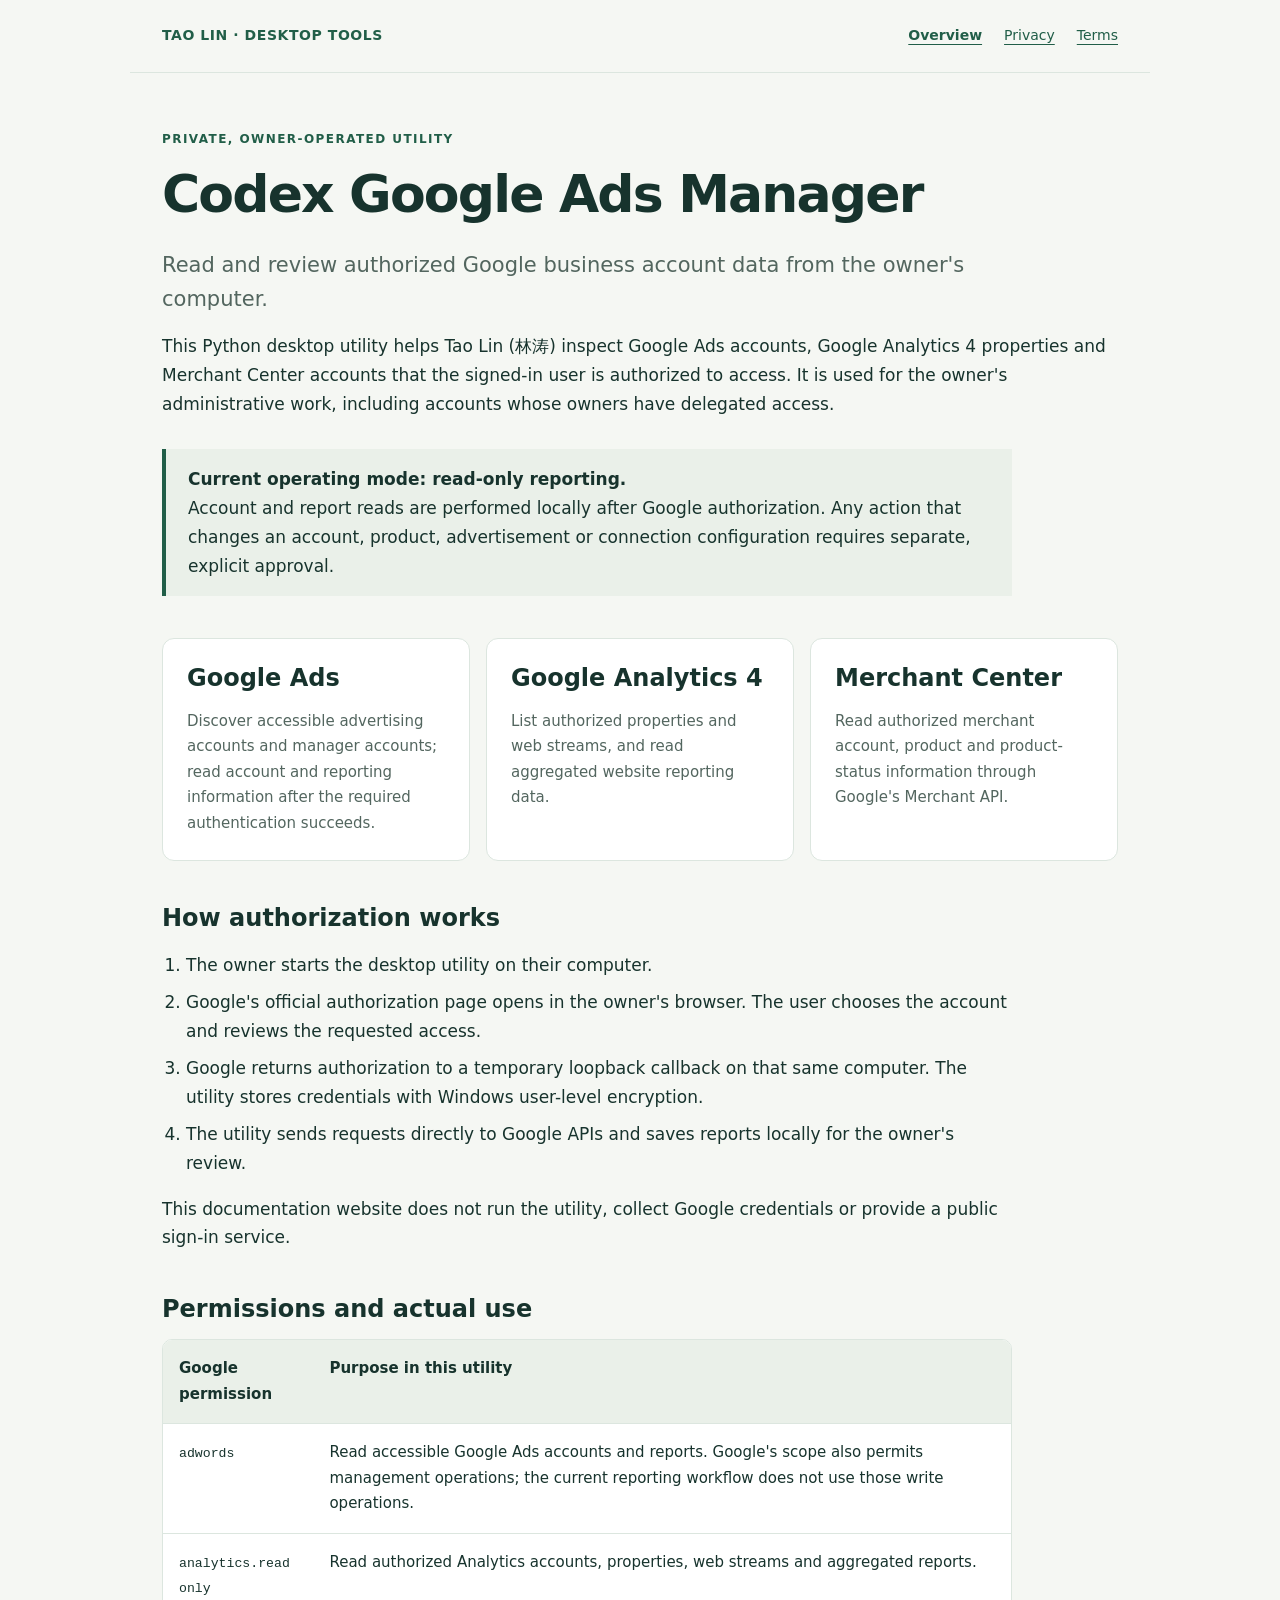
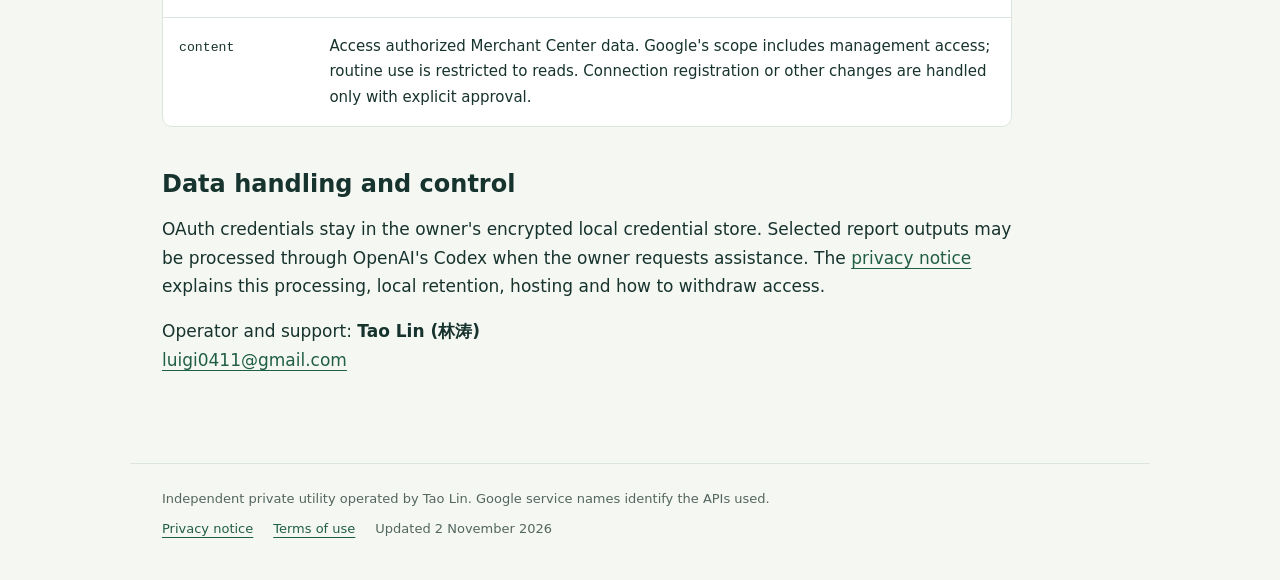
==== index.html @ 2b86adcd "Publish private utility overview and privacy documentation" ====
<!doctype html>
<html lang="en"><head><meta charset="utf-8"><meta name="viewport" content="width=device-width, initial-scale=1"><title>Codex Google Ads Manager — Private desktop utility</title><meta name="description" content="An owner-operated desktop utility for authorized Google Ads, Google Analytics 4 and Merchant Center reporting. Purpose, permissions and privacy information."><link rel="stylesheet" href="style.css"></head><body>
<a class="skip" href="#main">Skip to content</a>
<header><a class="brand" href="./">TAO LIN · DESKTOP TOOLS</a><nav aria-label="Main navigation"><a href="./" aria-current="page">Overview</a><a href="privacy.html">Privacy</a><a href="terms.html">Terms</a></nav></header>
<main id="main"><p class="eyebrow">Private, owner-operated utility</p><h1>Codex Google Ads Manager</h1><p class="lead">Read and review authorized Google business account data from the owner's computer.</p><p>This Python desktop utility helps Tao Lin (林涛) inspect Google Ads accounts, Google Analytics 4 properties and Merchant Center accounts that the signed-in user is authorized to access. It is used for the owner's administrative work, including accounts whose owners have delegated access.</p>
<div class="notice"><strong>Current operating mode: read-only reporting.</strong><br>Account and report reads are performed locally after Google authorization. Any action that changes an account, product, advertisement or connection configuration requires separate, explicit approval.</div>
<section class="cards" aria-label="Connected services"><article class="card"><h2>Google Ads</h2><p>Discover accessible advertising accounts and manager accounts; read account and reporting information after the required authentication succeeds.</p></article><article class="card"><h2>Google Analytics 4</h2><p>List authorized properties and web streams, and read aggregated website reporting data.</p></article><article class="card"><h2>Merchant Center</h2><p>Read authorized merchant account, product and product-status information through Google's Merchant API.</p></article></section>
<section><h2>How authorization works</h2><ol><li>The owner starts the desktop utility on their computer.</li><li>Google's official authorization page opens in the owner's browser. The user chooses the account and reviews the requested access.</li><li>Google returns authorization to a temporary loopback callback on that same computer. The utility stores credentials with Windows user-level encryption.</li><li>The utility sends requests directly to Google APIs and saves reports locally for the owner's review.</li></ol><p>This documentation website does not run the utility, collect Google credentials or provide a public sign-in service.</p></section>
<section><h2>Permissions and actual use</h2><div class="table-wrap"><table><thead><tr><th scope="col">Google permission</th><th scope="col">Purpose in this utility</th></tr></thead><tbody><tr><td><code>adwords</code></td><td>Read accessible Google Ads accounts and reports. Google's scope also permits management operations; the current reporting workflow does not use those write operations.</td></tr><tr><td><code>analytics.readonly</code></td><td>Read authorized Analytics accounts, properties, web streams and aggregated reports.</td></tr><tr><td><code>content</code></td><td>Access authorized Merchant Center data. Google's scope includes management access; routine use is restricted to reads. Connection registration or other changes are handled only with explicit approval.</td></tr></tbody></table></div></section>
<section><h2>Data handling and control</h2><p>OAuth credentials stay in the owner's encrypted local credential store. Selected report outputs may be processed through OpenAI's Codex when the owner requests assistance. The <a href="privacy.html">privacy notice</a> explains this processing, local retention, hosting and how to withdraw access.</p><p>Operator and support: <strong>Tao Lin (林涛)</strong><br><a href="mailto:luigi0411@gmail.com">luigi0411@gmail.com</a></p></section>
</main><footer><p>Independent private utility operated by Tao Lin. Google service names identify the APIs used.</p><div class="footer-links"><a href="privacy.html">Privacy notice</a><a href="terms.html">Terms of use</a><span>Updated 2 November 2026</span></div></footer>
</body></html>
---- style.css ----
:root{color-scheme:light;--ink:#17332d;--muted:#53665f;--line:#dce6df;--paper:#fff;--wash:#f5f7f3;--accent:#215e48}*{box-sizing:border-box}body{margin:0;background:var(--wash);color:var(--ink);font:17px/1.7 system-ui,-apple-system,BlinkMacSystemFont,"Segoe UI",sans-serif}a{color:var(--accent);text-underline-offset:4px}a:hover{text-decoration-thickness:2px}a:focus-visible{outline:3px solid #dfb464;outline-offset:5px}.skip{position:absolute;left:1rem;top:-5rem;background:white;padding:1rem}.skip:focus{top:1rem}header,main,footer{max-width:1020px;margin:auto;padding:24px 32px}header{display:flex;gap:24px;align-items:center;justify-content:space-between;border-bottom:1px solid var(--line)}.brand{font-size:14px;font-weight:750;letter-spacing:.04em;text-decoration:none}nav{display:flex;gap:22px;font-size:14px}nav a[aria-current=page]{font-weight:750}main{padding-top:56px;padding-bottom:72px}.eyebrow{font-size:12px;letter-spacing:.12em;font-weight:750;text-transform:uppercase;color:var(--accent)}h1{font-size:clamp(32px,5vw,52px);line-height:1.15;letter-spacing:-.035em;max-width:850px;margin:14px 0 24px}h2{font-size:24px;line-height:1.3;margin:0 0 14px}h3{font-size:18px;margin:0 0 8px}.lead{font-size:21px;line-height:1.6;max-width:810px;color:var(--muted)}.notice{border-left:4px solid var(--accent);padding:16px 22px;margin:30px 0;background:#eaf0e9;max-width:850px}.meta{font-size:14px;color:var(--muted)}section{margin-top:42px;max-width:850px}.cards{display:grid;grid-template-columns:repeat(3,1fr);gap:16px;max-width:none}.card{padding:24px;background:var(--paper);border:1px solid var(--line);border-radius:12px}.card p{font-size:15px;color:var(--muted);margin:0}p{margin:0 0 16px}ul,ol{padding-left:24px}li{margin:8px 0}.table-wrap{overflow:auto;background:white;border:1px solid var(--line);border-radius:10px}table{border-collapse:collapse;width:100%;font-size:15px}th,td{text-align:left;vertical-align:top;padding:16px;border-bottom:1px solid var(--line)}tr:last-child td{border:0}th{background:#eaf0e9}code{font-size:.88em;overflow-wrap:anywhere}footer{border-top:1px solid var(--line);font-size:13px;color:var(--muted);padding-bottom:40px}footer p{margin-bottom:8px}.footer-links{display:flex;gap:20px;flex-wrap:wrap}@media(max-width:650px){header{align-items:flex-start;flex-direction:column;gap:14px}header,main,footer{padding-left:22px;padding-right:22px}main{padding-top:32px}.lead{font-size:18px}.cards{grid-template-columns:1fr}nav{gap:20px}.card{padding:20px}th,td{padding:12px}h1{overflow-wrap:break-word}}
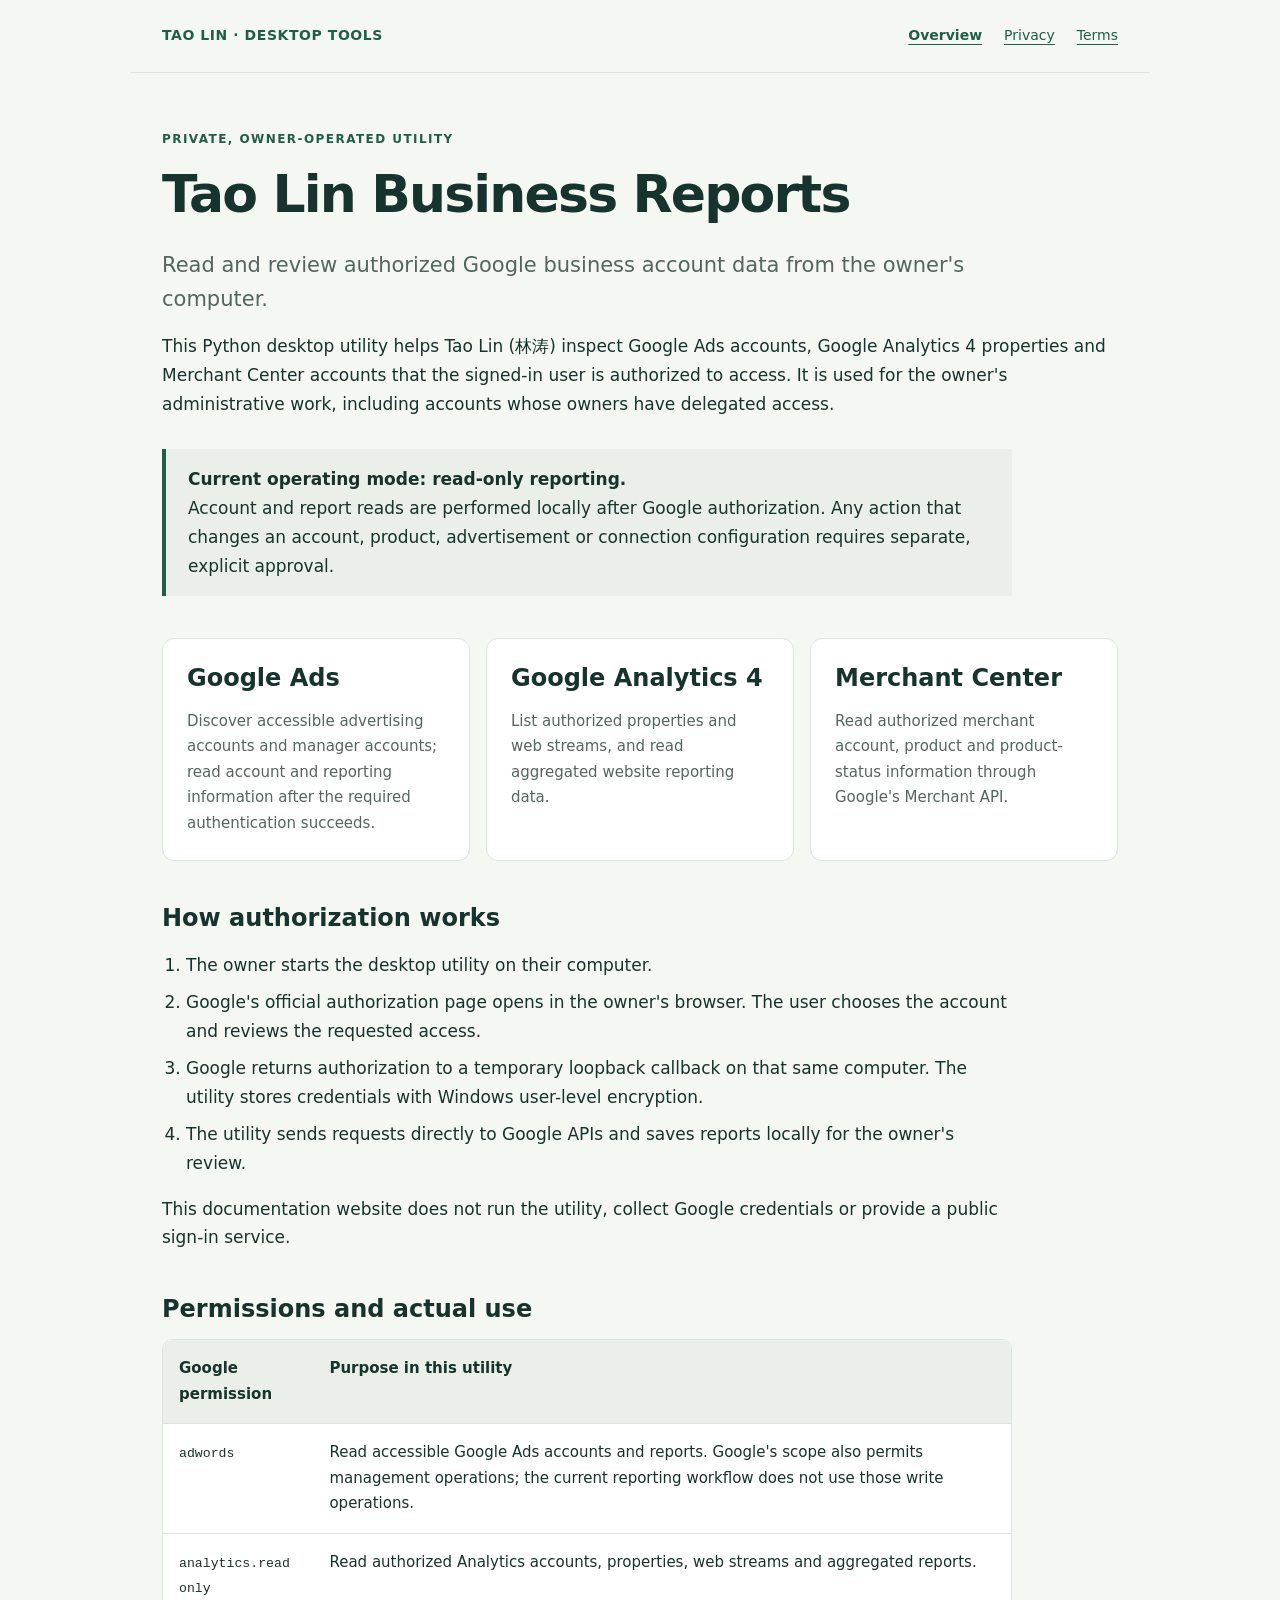
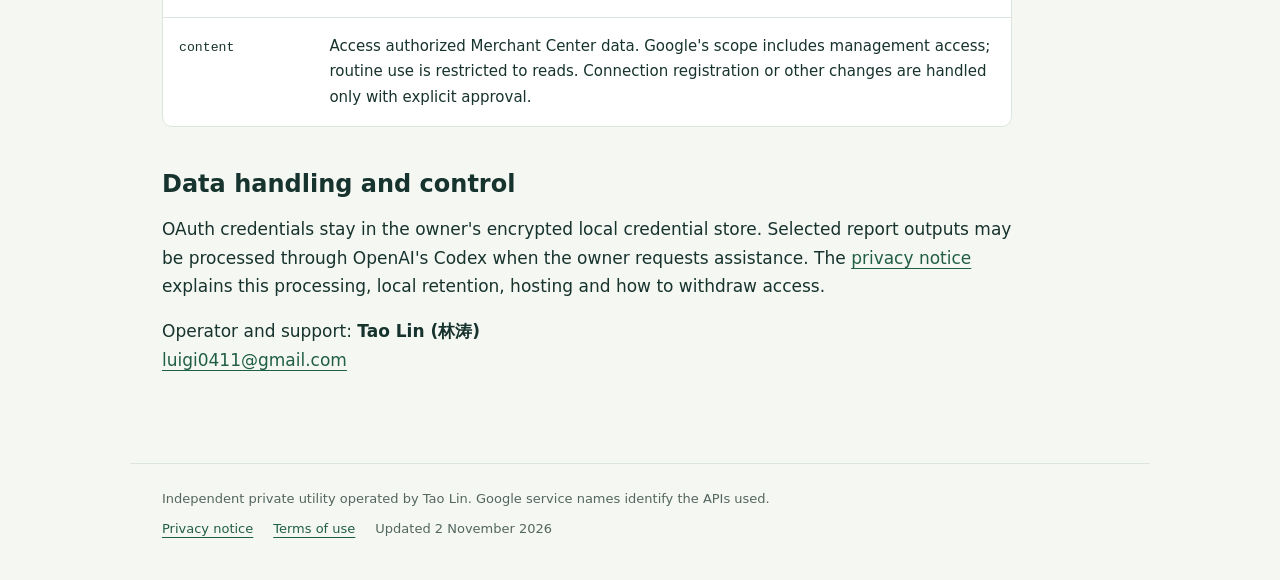
==== commit 934ebaec: "Match documentation to the verified OAuth app name" ====
--- a/index.html
+++ b/index.html
@@ -1,8 +1,8 @@
 <!doctype html>
-<html lang="en"><head><meta charset="utf-8"><meta name="viewport" content="width=device-width, initial-scale=1"><title>Codex Google Ads Manager — Private desktop utility</title><meta name="description" content="An owner-operated desktop utility for authorized Google Ads, Google Analytics 4 and Merchant Center reporting. Purpose, permissions and privacy information."><link rel="stylesheet" href="style.css"></head><body>
+<html lang="en"><head><meta charset="utf-8"><meta name="viewport" content="width=device-width, initial-scale=1"><title>Tao Lin Business Reports — Private desktop utility</title><meta name="description" content="An owner-operated desktop utility for authorized Google Ads, Google Analytics 4 and Merchant Center reporting. Purpose, permissions and privacy information."><link rel="stylesheet" href="style.css"></head><body>
 <a class="skip" href="#main">Skip to content</a>
 <header><a class="brand" href="./">TAO LIN · DESKTOP TOOLS</a><nav aria-label="Main navigation"><a href="./" aria-current="page">Overview</a><a href="privacy.html">Privacy</a><a href="terms.html">Terms</a></nav></header>
-<main id="main"><p class="eyebrow">Private, owner-operated utility</p><h1>Codex Google Ads Manager</h1><p class="lead">Read and review authorized Google business account data from the owner's computer.</p><p>This Python desktop utility helps Tao Lin (林涛) inspect Google Ads accounts, Google Analytics 4 properties and Merchant Center accounts that the signed-in user is authorized to access. It is used for the owner's administrative work, including accounts whose owners have delegated access.</p>
+<main id="main"><p class="eyebrow">Private, owner-operated utility</p><h1>Tao Lin Business Reports</h1><p class="lead">Read and review authorized Google business account data from the owner's computer.</p><p>This Python desktop utility helps Tao Lin (林涛) inspect Google Ads accounts, Google Analytics 4 properties and Merchant Center accounts that the signed-in user is authorized to access. It is used for the owner's administrative work, including accounts whose owners have delegated access.</p>
 <div class="notice"><strong>Current operating mode: read-only reporting.</strong><br>Account and report reads are performed locally after Google authorization. Any action that changes an account, product, advertisement or connection configuration requires separate, explicit approval.</div>
 <section class="cards" aria-label="Connected services"><article class="card"><h2>Google Ads</h2><p>Discover accessible advertising accounts and manager accounts; read account and reporting information after the required authentication succeeds.</p></article><article class="card"><h2>Google Analytics 4</h2><p>List authorized properties and web streams, and read aggregated website reporting data.</p></article><article class="card"><h2>Merchant Center</h2><p>Read authorized merchant account, product and product-status information through Google's Merchant API.</p></article></section>
 <section><h2>How authorization works</h2><ol><li>The owner starts the desktop utility on their computer.</li><li>Google's official authorization page opens in the owner's browser. The user chooses the account and reviews the requested access.</li><li>Google returns authorization to a temporary loopback callback on that same computer. The utility stores credentials with Windows user-level encryption.</li><li>The utility sends requests directly to Google APIs and saves reports locally for the owner's review.</li></ol><p>This documentation website does not run the utility, collect Google credentials or provide a public sign-in service.</p></section>
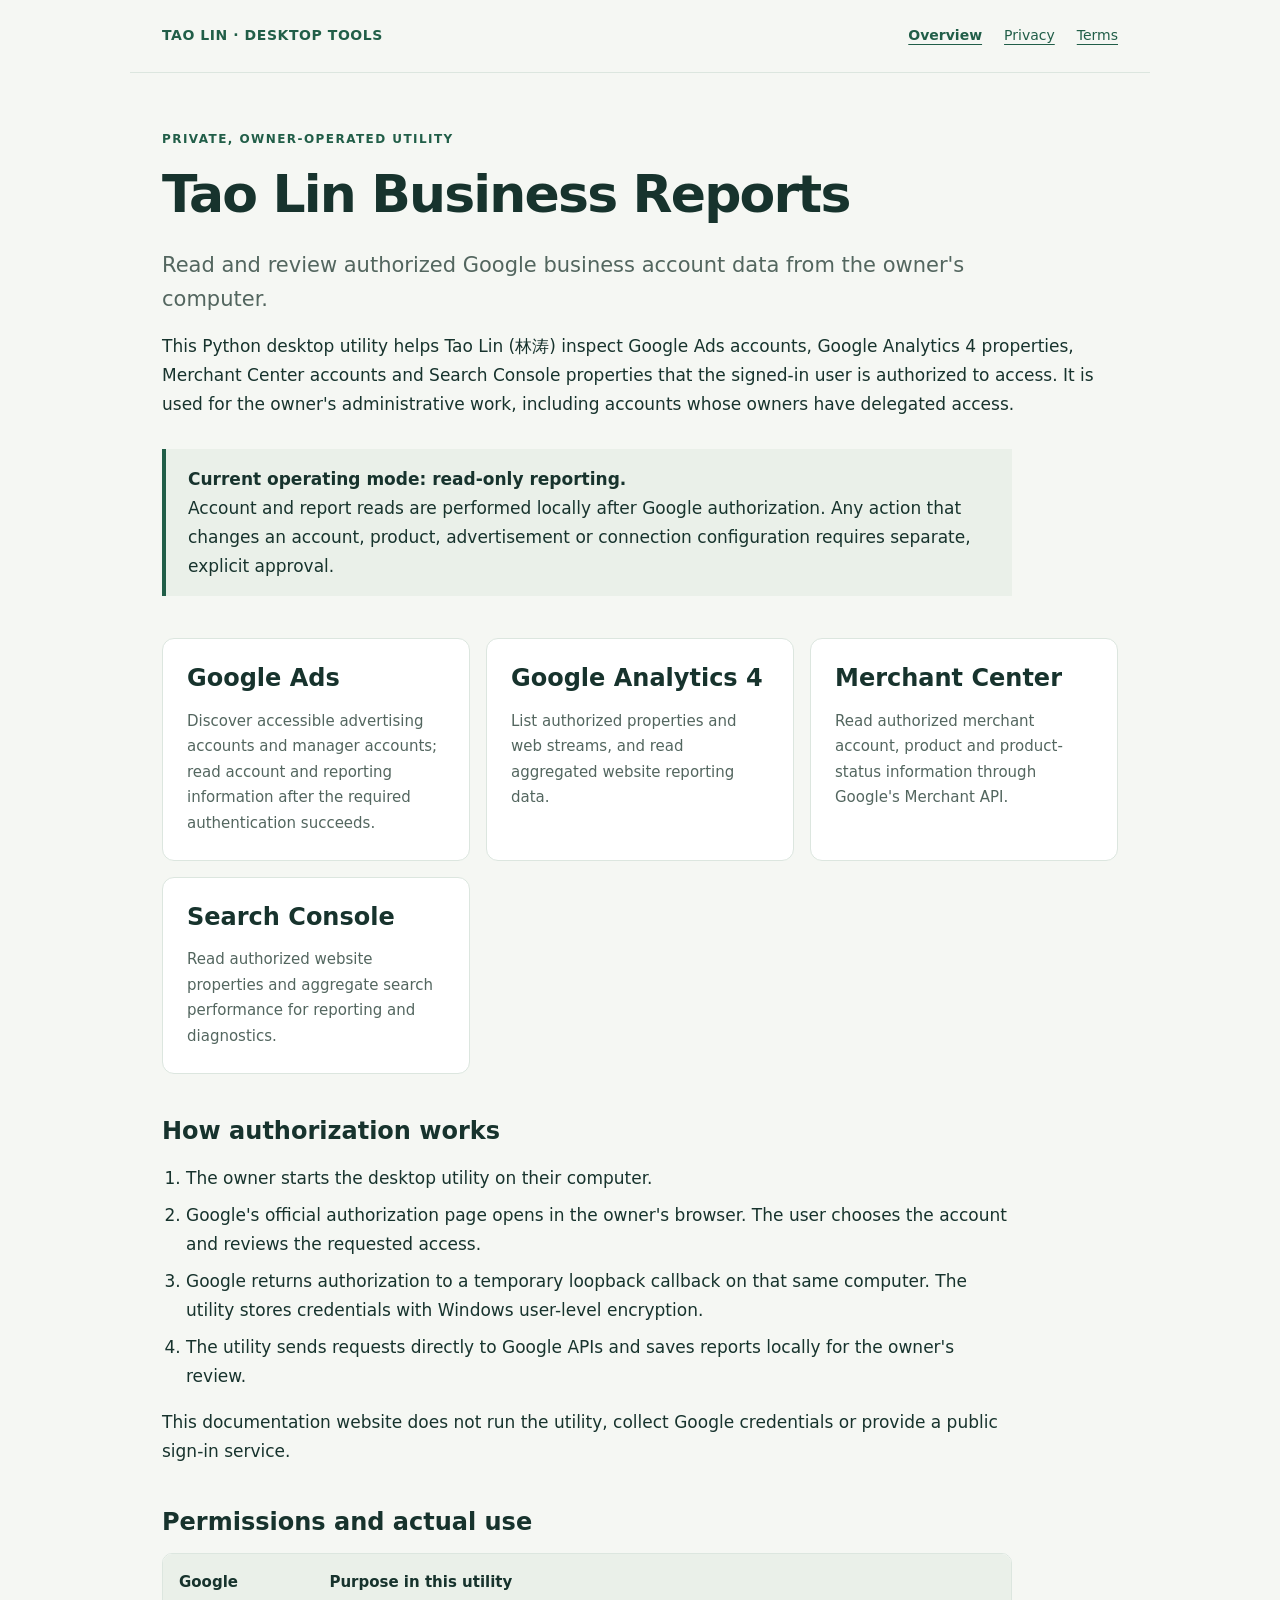
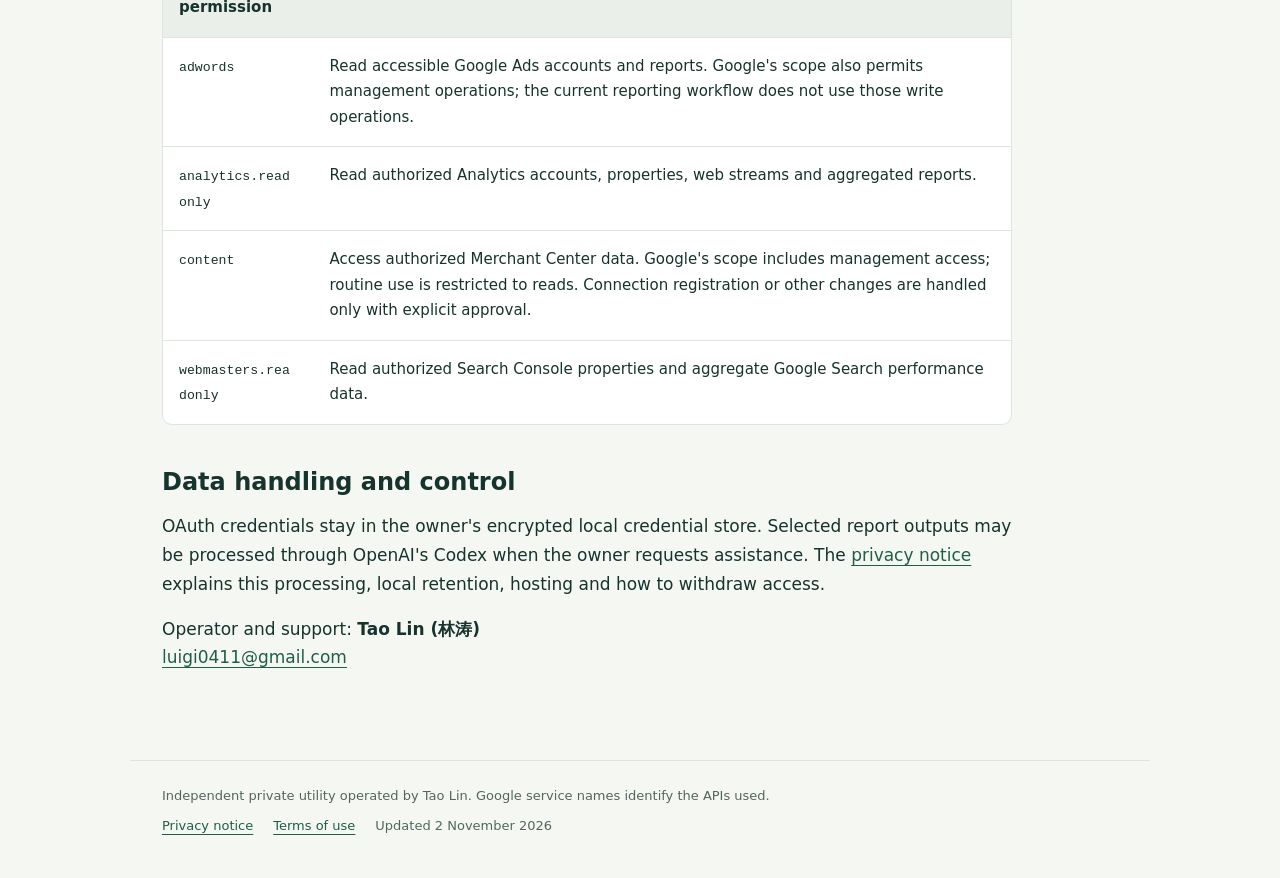
==== commit 443f781f: "Document existing read-only Search Console access" ====
--- a/index.html
+++ b/index.html
@@ -1,12 +1,12 @@
 <!doctype html>
-<html lang="en"><head><meta charset="utf-8"><meta name="viewport" content="width=device-width, initial-scale=1"><title>Tao Lin Business Reports — Private desktop utility</title><meta name="description" content="An owner-operated desktop utility for authorized Google Ads, Google Analytics 4 and Merchant Center reporting. Purpose, permissions and privacy information."><link rel="stylesheet" href="style.css"></head><body>
+<html lang="en"><head><meta charset="utf-8"><meta name="viewport" content="width=device-width, initial-scale=1"><title>Tao Lin Business Reports — Private desktop utility</title><meta name="description" content="An owner-operated desktop utility for authorized Google Ads, Google Analytics 4, Merchant Center and Search Console reporting. Purpose, permissions and privacy information."><link rel="stylesheet" href="style.css"></head><body>
 <a class="skip" href="#main">Skip to content</a>
 <header><a class="brand" href="./">TAO LIN · DESKTOP TOOLS</a><nav aria-label="Main navigation"><a href="./" aria-current="page">Overview</a><a href="privacy.html">Privacy</a><a href="terms.html">Terms</a></nav></header>
-<main id="main"><p class="eyebrow">Private, owner-operated utility</p><h1>Tao Lin Business Reports</h1><p class="lead">Read and review authorized Google business account data from the owner's computer.</p><p>This Python desktop utility helps Tao Lin (林涛) inspect Google Ads accounts, Google Analytics 4 properties and Merchant Center accounts that the signed-in user is authorized to access. It is used for the owner's administrative work, including accounts whose owners have delegated access.</p>
+<main id="main"><p class="eyebrow">Private, owner-operated utility</p><h1>Tao Lin Business Reports</h1><p class="lead">Read and review authorized Google business account data from the owner's computer.</p><p>This Python desktop utility helps Tao Lin (林涛) inspect Google Ads accounts, Google Analytics 4 properties, Merchant Center accounts and Search Console properties that the signed-in user is authorized to access. It is used for the owner's administrative work, including accounts whose owners have delegated access.</p>
 <div class="notice"><strong>Current operating mode: read-only reporting.</strong><br>Account and report reads are performed locally after Google authorization. Any action that changes an account, product, advertisement or connection configuration requires separate, explicit approval.</div>
-<section class="cards" aria-label="Connected services"><article class="card"><h2>Google Ads</h2><p>Discover accessible advertising accounts and manager accounts; read account and reporting information after the required authentication succeeds.</p></article><article class="card"><h2>Google Analytics 4</h2><p>List authorized properties and web streams, and read aggregated website reporting data.</p></article><article class="card"><h2>Merchant Center</h2><p>Read authorized merchant account, product and product-status information through Google's Merchant API.</p></article></section>
+<section class="cards" aria-label="Connected services"><article class="card"><h2>Google Ads</h2><p>Discover accessible advertising accounts and manager accounts; read account and reporting information after the required authentication succeeds.</p></article><article class="card"><h2>Google Analytics 4</h2><p>List authorized properties and web streams, and read aggregated website reporting data.</p></article><article class="card"><h2>Merchant Center</h2><p>Read authorized merchant account, product and product-status information through Google's Merchant API.</p></article><article class="card"><h2>Search Console</h2><p>Read authorized website properties and aggregate search performance for reporting and diagnostics.</p></article></section>
 <section><h2>How authorization works</h2><ol><li>The owner starts the desktop utility on their computer.</li><li>Google's official authorization page opens in the owner's browser. The user chooses the account and reviews the requested access.</li><li>Google returns authorization to a temporary loopback callback on that same computer. The utility stores credentials with Windows user-level encryption.</li><li>The utility sends requests directly to Google APIs and saves reports locally for the owner's review.</li></ol><p>This documentation website does not run the utility, collect Google credentials or provide a public sign-in service.</p></section>
-<section><h2>Permissions and actual use</h2><div class="table-wrap"><table><thead><tr><th scope="col">Google permission</th><th scope="col">Purpose in this utility</th></tr></thead><tbody><tr><td><code>adwords</code></td><td>Read accessible Google Ads accounts and reports. Google's scope also permits management operations; the current reporting workflow does not use those write operations.</td></tr><tr><td><code>analytics.readonly</code></td><td>Read authorized Analytics accounts, properties, web streams and aggregated reports.</td></tr><tr><td><code>content</code></td><td>Access authorized Merchant Center data. Google's scope includes management access; routine use is restricted to reads. Connection registration or other changes are handled only with explicit approval.</td></tr></tbody></table></div></section>
+<section><h2>Permissions and actual use</h2><div class="table-wrap"><table><thead><tr><th scope="col">Google permission</th><th scope="col">Purpose in this utility</th></tr></thead><tbody><tr><td><code>adwords</code></td><td>Read accessible Google Ads accounts and reports. Google's scope also permits management operations; the current reporting workflow does not use those write operations.</td></tr><tr><td><code>analytics.readonly</code></td><td>Read authorized Analytics accounts, properties, web streams and aggregated reports.</td></tr><tr><td><code>content</code></td><td>Access authorized Merchant Center data. Google's scope includes management access; routine use is restricted to reads. Connection registration or other changes are handled only with explicit approval.</td></tr><tr><td><code>webmasters.readonly</code></td><td>Read authorized Search Console properties and aggregate Google Search performance data.</td></tr></tbody></table></div></section>
 <section><h2>Data handling and control</h2><p>OAuth credentials stay in the owner's encrypted local credential store. Selected report outputs may be processed through OpenAI's Codex when the owner requests assistance. The <a href="privacy.html">privacy notice</a> explains this processing, local retention, hosting and how to withdraw access.</p><p>Operator and support: <strong>Tao Lin (林涛)</strong><br><a href="mailto:luigi0411@gmail.com">luigi0411@gmail.com</a></p></section>
 </main><footer><p>Independent private utility operated by Tao Lin. Google service names identify the APIs used.</p><div class="footer-links"><a href="privacy.html">Privacy notice</a><a href="terms.html">Terms of use</a><span>Updated 2 November 2026</span></div></footer>
 </body></html>
